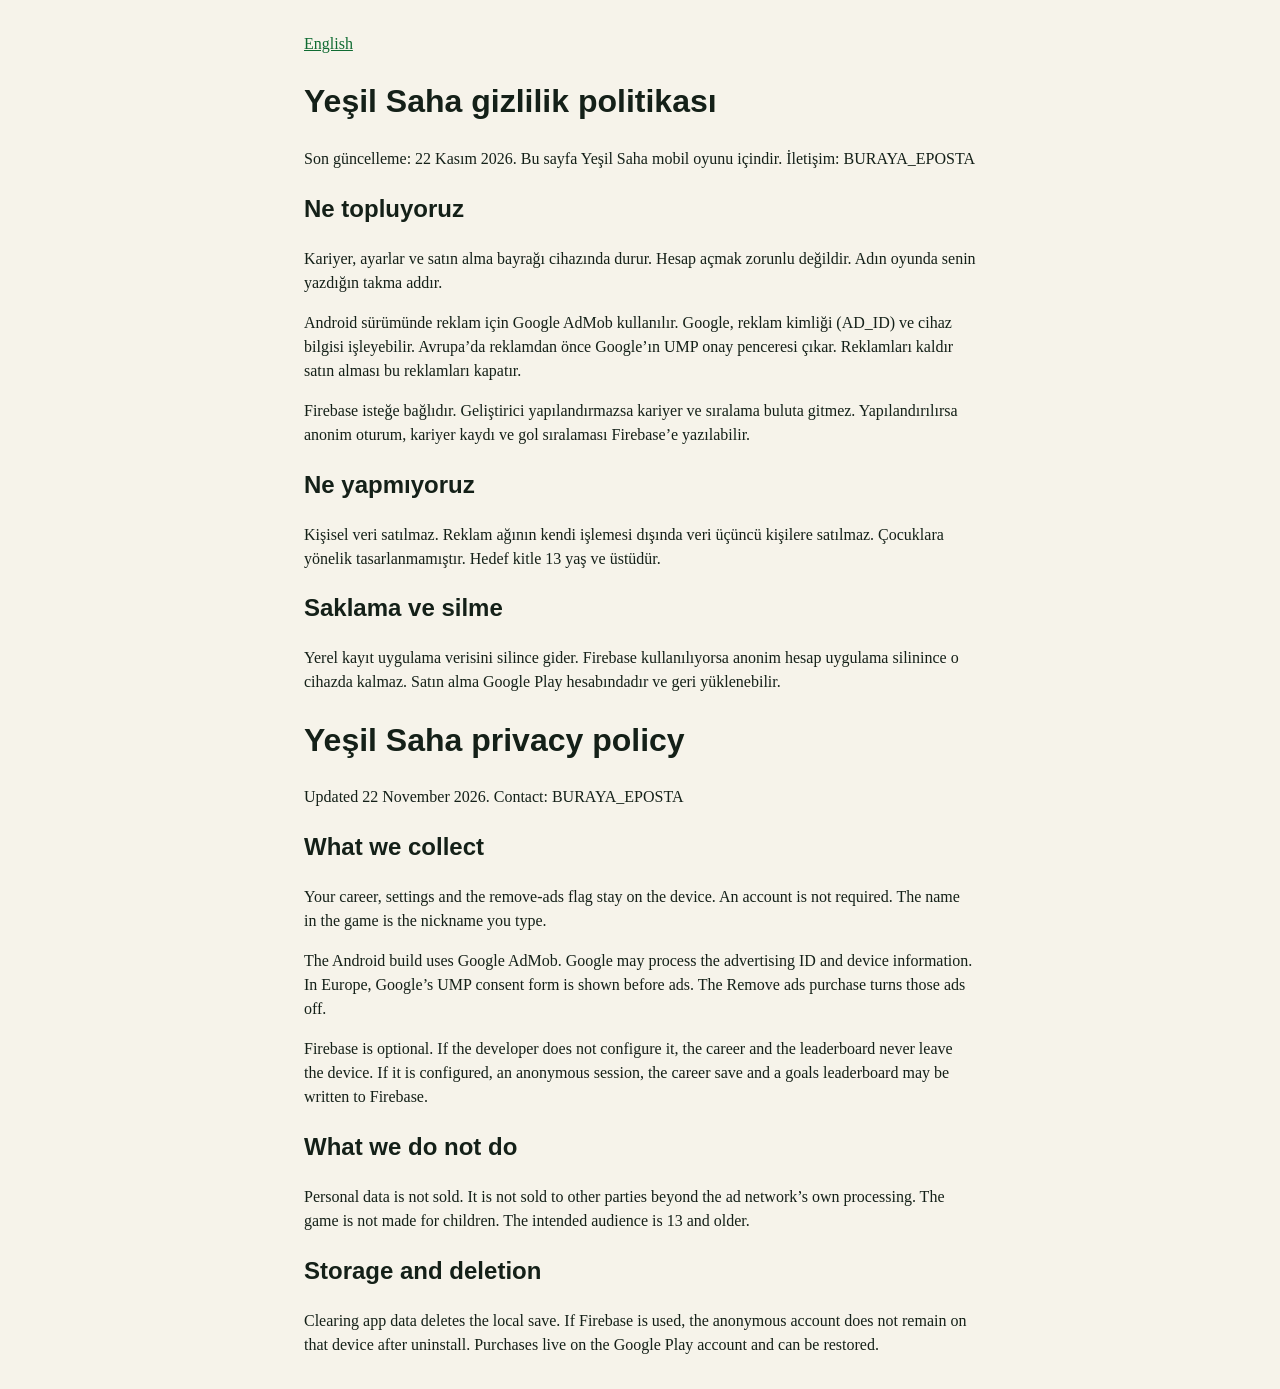
==== privacy.html @ 6ca36c8c "1.4" ====
<!DOCTYPE html>
<html lang="tr">
<head>
  <meta charset="utf-8">
  <meta name="viewport" content="width=device-width, initial-scale=1">
  <title>Yeşil Saha gizlilik / privacy</title>
  <style>
    body { font-family: Georgia, serif; max-width: 42rem; margin: 2rem auto; padding: 0 1rem; line-height: 1.5; color: #142018; background: #f6f3ea; }
    h1, h2 { font-family: "Segoe UI", sans-serif; }
    a { color: #0f6b32; }
  </style>
</head>
<body>
  <p><a href="#en">English</a></p>
  <h1>Yeşil Saha gizlilik politikası</h1>
  <p>Son güncelleme: 22 Kasım 2026. Bu sayfa Yeşil Saha mobil oyunu içindir. İletişim: BURAYA_EPOSTA</p>
  <h2>Ne topluyoruz</h2>
  <p>Kariyer, ayarlar ve satın alma bayrağı cihazında durur. Hesap açmak zorunlu değildir. Adın oyunda senin yazdığın takma addır.</p>
  <p>Android sürümünde reklam için Google AdMob kullanılır. Google, reklam kimliği (AD_ID) ve cihaz bilgisi işleyebilir. Avrupa’da reklamdan önce Google’ın UMP onay penceresi çıkar. Reklamları kaldır satın alması bu reklamları kapatır.</p>
  <p>Firebase isteğe bağlıdır. Geliştirici yapılandırmazsa kariyer ve sıralama buluta gitmez. Yapılandırılırsa anonim oturum, kariyer kaydı ve gol sıralaması Firebase’e yazılabilir.</p>
  <h2>Ne yapmıyoruz</h2>
  <p>Kişisel veri satılmaz. Reklam ağının kendi işlemesi dışında veri üçüncü kişilere satılmaz. Çocuklara yönelik tasarlanmamıştır. Hedef kitle 13 yaş ve üstüdür.</p>
  <h2>Saklama ve silme</h2>
  <p>Yerel kayıt uygulama verisini silince gider. Firebase kullanılıyorsa anonim hesap uygulama silinince o cihazda kalmaz. Satın alma Google Play hesabındadır ve geri yüklenebilir.</p>

  <h1 id="en">Yeşil Saha privacy policy</h1>
  <p>Updated 22 November 2026. Contact: BURAYA_EPOSTA</p>
  <h2>What we collect</h2>
  <p>Your career, settings and the remove-ads flag stay on the device. An account is not required. The name in the game is the nickname you type.</p>
  <p>The Android build uses Google AdMob. Google may process the advertising ID and device information. In Europe, Google’s UMP consent form is shown before ads. The Remove ads purchase turns those ads off.</p>
  <p>Firebase is optional. If the developer does not configure it, the career and the leaderboard never leave the device. If it is configured, an anonymous session, the career save and a goals leaderboard may be written to Firebase.</p>
  <h2>What we do not do</h2>
  <p>Personal data is not sold. It is not sold to other parties beyond the ad network’s own processing. The game is not made for children. The intended audience is 13 and older.</p>
  <h2>Storage and deletion</h2>
  <p>Clearing app data deletes the local save. If Firebase is used, the anonymous account does not remain on that device after uninstall. Purchases live on the Google Play account and can be restored.</p>
</body>
</html>
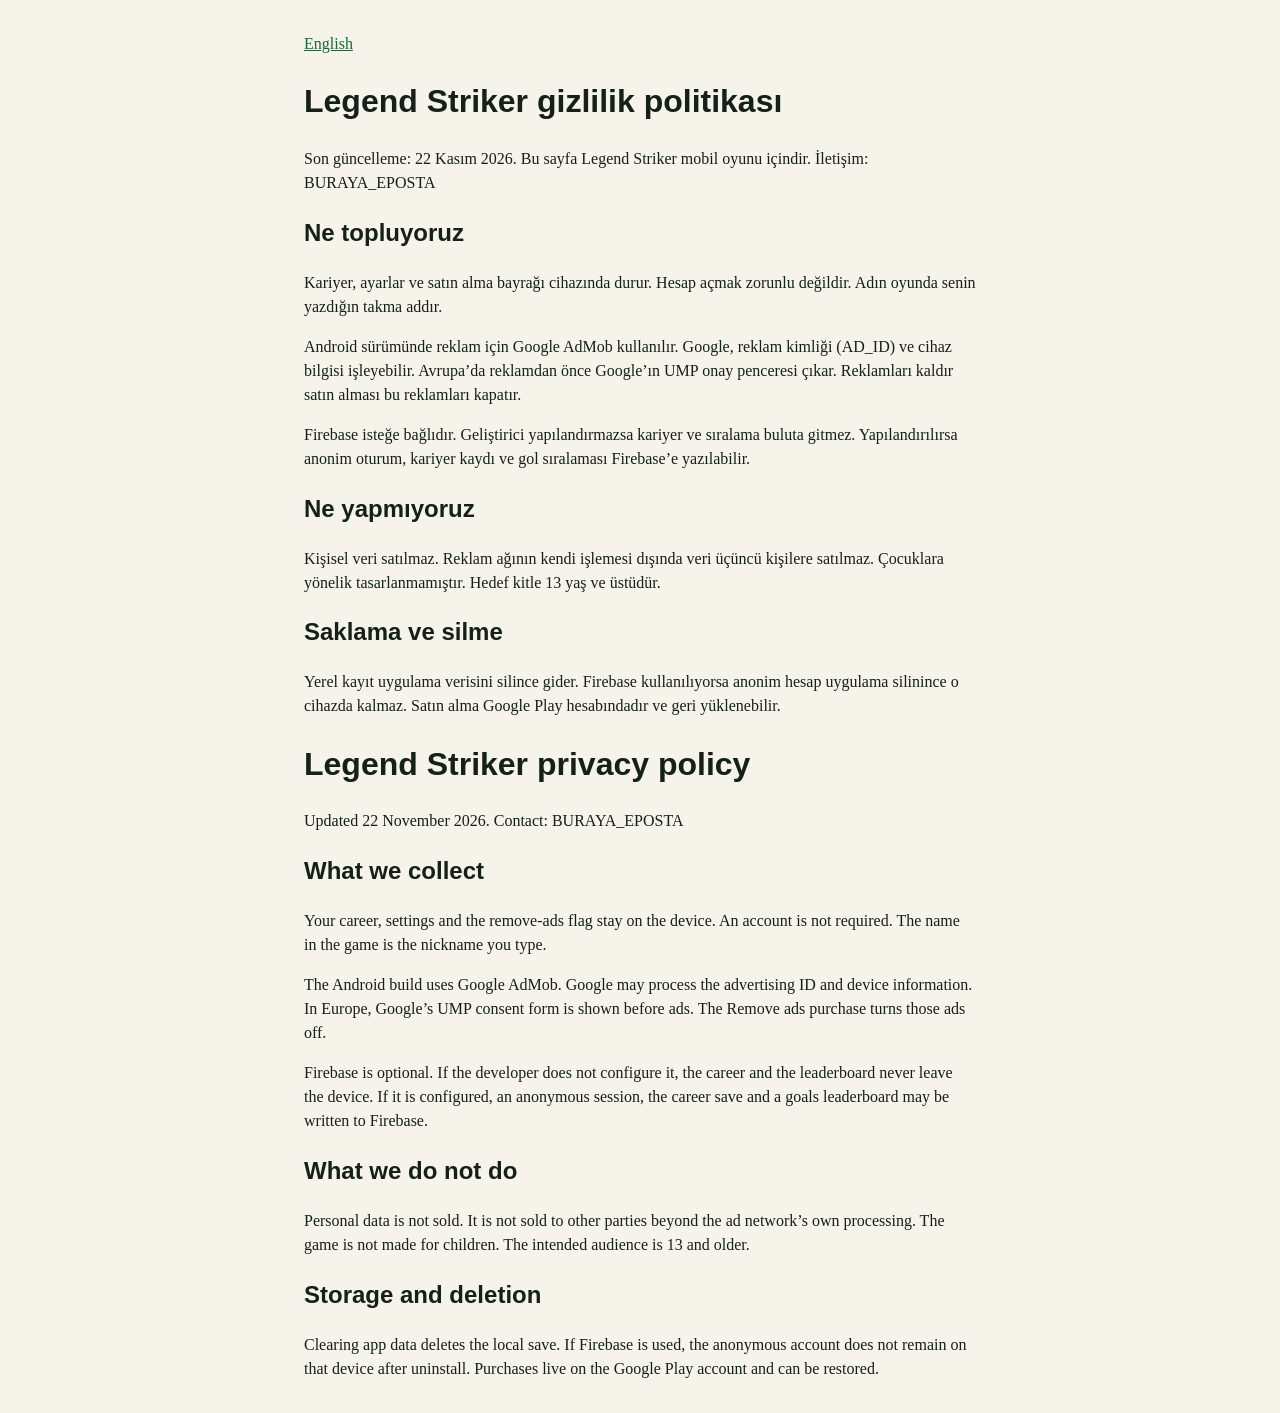
==== commit 8c63f651: "Legend Striker 1.5" ====
--- a/privacy.html
+++ b/privacy.html
@@ -3,7 +3,7 @@
 <head>
   <meta charset="utf-8">
   <meta name="viewport" content="width=device-width, initial-scale=1">
-  <title>Yeşil Saha gizlilik / privacy</title>
+  <title>Legend Striker gizlilik / privacy</title>
   <style>
     body { font-family: Georgia, serif; max-width: 42rem; margin: 2rem auto; padding: 0 1rem; line-height: 1.5; color: #142018; background: #f6f3ea; }
     h1, h2 { font-family: "Segoe UI", sans-serif; }
@@ -12,8 +12,8 @@
 </head>
 <body>
   <p><a href="#en">English</a></p>
-  <h1>Yeşil Saha gizlilik politikası</h1>
-  <p>Son güncelleme: 22 Kasım 2026. Bu sayfa Yeşil Saha mobil oyunu içindir. İletişim: BURAYA_EPOSTA</p>
+  <h1>Legend Striker gizlilik politikası</h1>
+  <p>Son güncelleme: 22 Kasım 2026. Bu sayfa Legend Striker mobil oyunu içindir. İletişim: BURAYA_EPOSTA</p>
   <h2>Ne topluyoruz</h2>
   <p>Kariyer, ayarlar ve satın alma bayrağı cihazında durur. Hesap açmak zorunlu değildir. Adın oyunda senin yazdığın takma addır.</p>
   <p>Android sürümünde reklam için Google AdMob kullanılır. Google, reklam kimliği (AD_ID) ve cihaz bilgisi işleyebilir. Avrupa’da reklamdan önce Google’ın UMP onay penceresi çıkar. Reklamları kaldır satın alması bu reklamları kapatır.</p>
@@ -23,7 +23,7 @@
   <h2>Saklama ve silme</h2>
   <p>Yerel kayıt uygulama verisini silince gider. Firebase kullanılıyorsa anonim hesap uygulama silinince o cihazda kalmaz. Satın alma Google Play hesabındadır ve geri yüklenebilir.</p>
 
-  <h1 id="en">Yeşil Saha privacy policy</h1>
+  <h1 id="en">Legend Striker privacy policy</h1>
   <p>Updated 22 November 2026. Contact: BURAYA_EPOSTA</p>
   <h2>What we collect</h2>
   <p>Your career, settings and the remove-ads flag stay on the device. An account is not required. The name in the game is the nickname you type.</p>
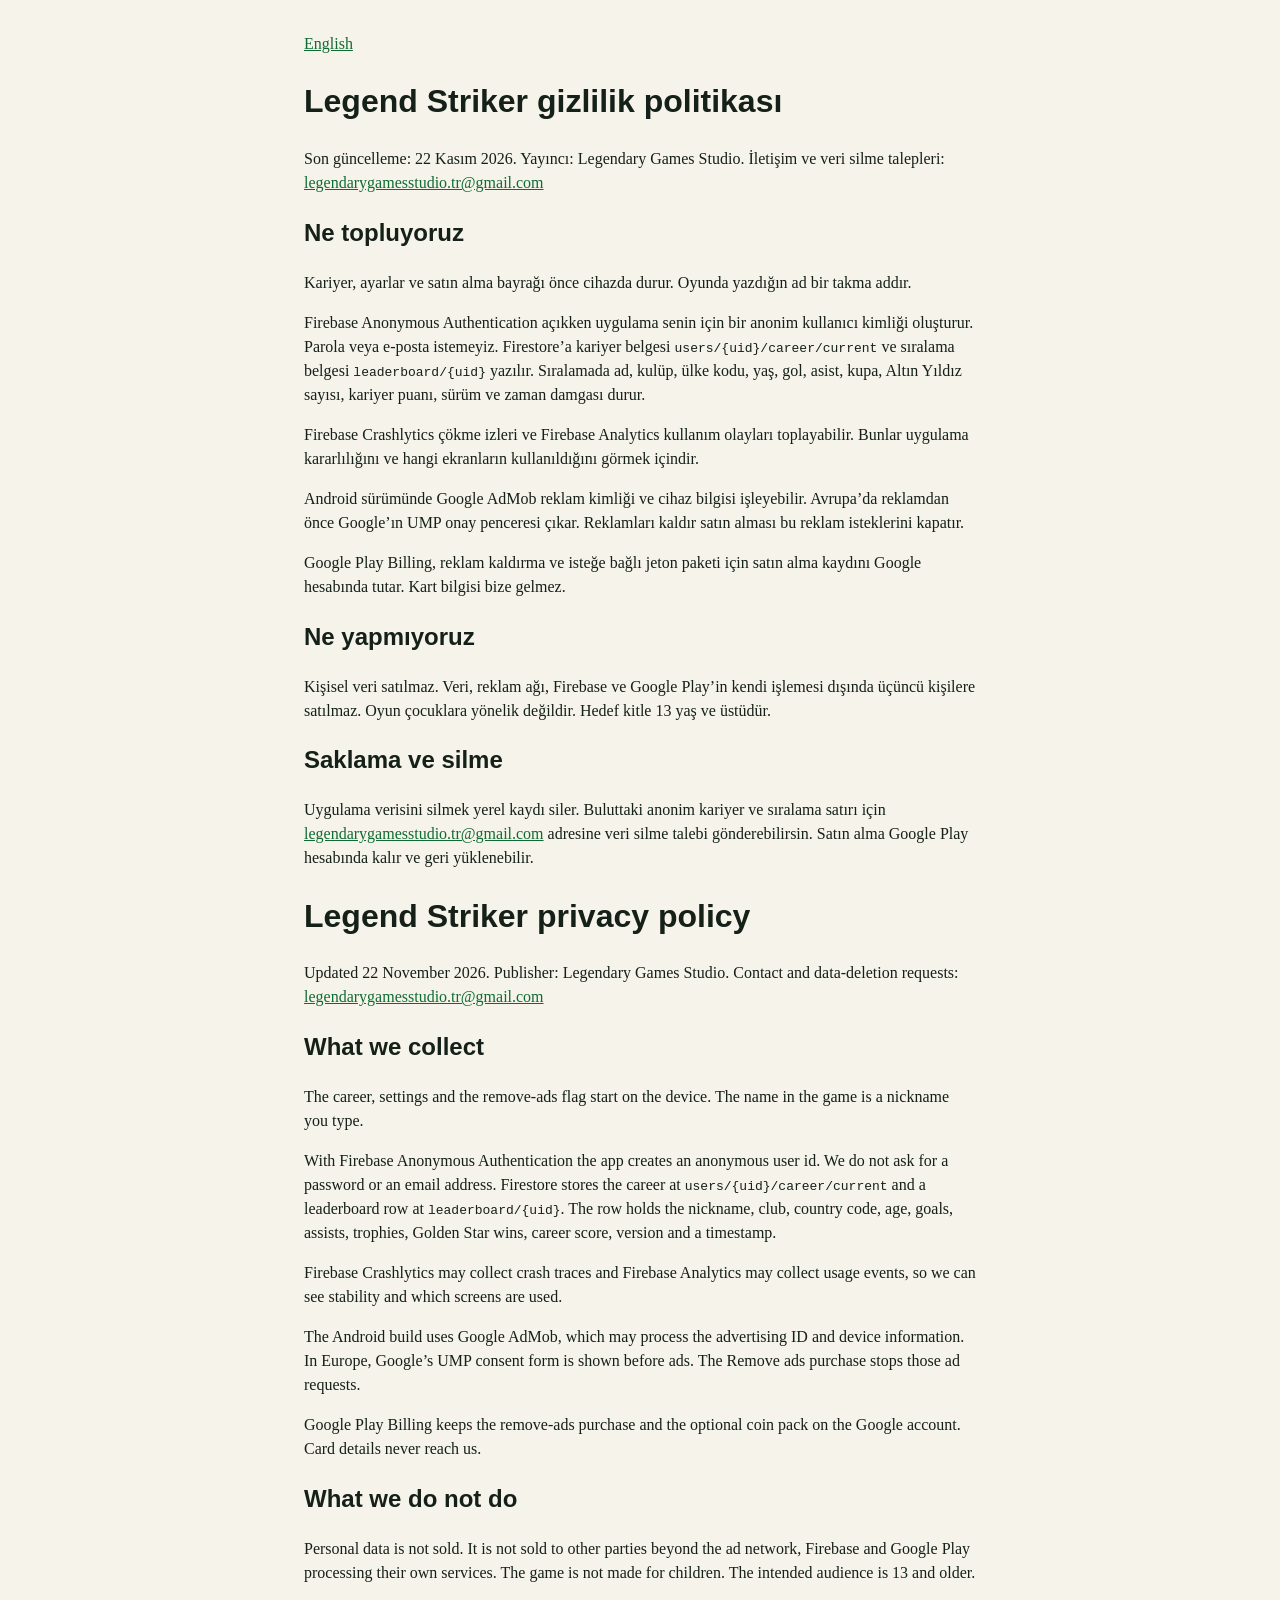
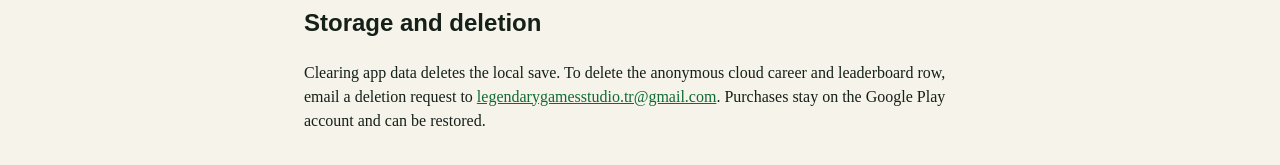
==== commit 0c14dfd4: "Legend Striker 1.8.1" ====
--- a/privacy.html
+++ b/privacy.html
@@ -13,25 +13,29 @@
 <body>
   <p><a href="#en">English</a></p>
   <h1>Legend Striker gizlilik politikası</h1>
-  <p>Son güncelleme: 22 Kasım 2026. Bu sayfa Legend Striker mobil oyunu içindir. İletişim: BURAYA_EPOSTA</p>
+  <p>Son güncelleme: 22 Kasım 2026. Yayıncı: Legendary Games Studio. İletişim ve veri silme talepleri: <a href="mailto:legendarygamesstudio.tr@gmail.com">legendarygamesstudio.tr@gmail.com</a></p>
   <h2>Ne topluyoruz</h2>
-  <p>Kariyer, ayarlar ve satın alma bayrağı cihazında durur. Hesap açmak zorunlu değildir. Adın oyunda senin yazdığın takma addır.</p>
-  <p>Android sürümünde reklam için Google AdMob kullanılır. Google, reklam kimliği (AD_ID) ve cihaz bilgisi işleyebilir. Avrupa’da reklamdan önce Google’ın UMP onay penceresi çıkar. Reklamları kaldır satın alması bu reklamları kapatır.</p>
-  <p>Firebase isteğe bağlıdır. Geliştirici yapılandırmazsa kariyer ve sıralama buluta gitmez. Yapılandırılırsa anonim oturum, kariyer kaydı ve gol sıralaması Firebase’e yazılabilir.</p>
+  <p>Kariyer, ayarlar ve satın alma bayrağı önce cihazda durur. Oyunda yazdığın ad bir takma addır.</p>
+  <p>Firebase Anonymous Authentication açıkken uygulama senin için bir anonim kullanıcı kimliği oluşturur. Parola veya e-posta istemeyiz. Firestore’a kariyer belgesi <code>users/{uid}/career/current</code> ve sıralama belgesi <code>leaderboard/{uid}</code> yazılır. Sıralamada ad, kulüp, ülke kodu, yaş, gol, asist, kupa, Altın Yıldız sayısı, kariyer puanı, sürüm ve zaman damgası durur.</p>
+  <p>Firebase Crashlytics çökme izleri ve Firebase Analytics kullanım olayları toplayabilir. Bunlar uygulama kararlılığını ve hangi ekranların kullanıldığını görmek içindir.</p>
+  <p>Android sürümünde Google AdMob reklam kimliği ve cihaz bilgisi işleyebilir. Avrupa’da reklamdan önce Google’ın UMP onay penceresi çıkar. Reklamları kaldır satın alması bu reklam isteklerini kapatır.</p>
+  <p>Google Play Billing, reklam kaldırma ve isteğe bağlı jeton paketi için satın alma kaydını Google hesabında tutar. Kart bilgisi bize gelmez.</p>
   <h2>Ne yapmıyoruz</h2>
-  <p>Kişisel veri satılmaz. Reklam ağının kendi işlemesi dışında veri üçüncü kişilere satılmaz. Çocuklara yönelik tasarlanmamıştır. Hedef kitle 13 yaş ve üstüdür.</p>
+  <p>Kişisel veri satılmaz. Veri, reklam ağı, Firebase ve Google Play’in kendi işlemesi dışında üçüncü kişilere satılmaz. Oyun çocuklara yönelik değildir. Hedef kitle 13 yaş ve üstüdür.</p>
   <h2>Saklama ve silme</h2>
-  <p>Yerel kayıt uygulama verisini silince gider. Firebase kullanılıyorsa anonim hesap uygulama silinince o cihazda kalmaz. Satın alma Google Play hesabındadır ve geri yüklenebilir.</p>
+  <p>Uygulama verisini silmek yerel kaydı siler. Buluttaki anonim kariyer ve sıralama satırı için <a href="mailto:legendarygamesstudio.tr@gmail.com">legendarygamesstudio.tr@gmail.com</a> adresine veri silme talebi gönderebilirsin. Satın alma Google Play hesabında kalır ve geri yüklenebilir.</p>
 
   <h1 id="en">Legend Striker privacy policy</h1>
-  <p>Updated 22 November 2026. Contact: BURAYA_EPOSTA</p>
+  <p>Updated 22 November 2026. Publisher: Legendary Games Studio. Contact and data-deletion requests: <a href="mailto:legendarygamesstudio.tr@gmail.com">legendarygamesstudio.tr@gmail.com</a></p>
   <h2>What we collect</h2>
-  <p>Your career, settings and the remove-ads flag stay on the device. An account is not required. The name in the game is the nickname you type.</p>
-  <p>The Android build uses Google AdMob. Google may process the advertising ID and device information. In Europe, Google’s UMP consent form is shown before ads. The Remove ads purchase turns those ads off.</p>
-  <p>Firebase is optional. If the developer does not configure it, the career and the leaderboard never leave the device. If it is configured, an anonymous session, the career save and a goals leaderboard may be written to Firebase.</p>
+  <p>The career, settings and the remove-ads flag start on the device. The name in the game is a nickname you type.</p>
+  <p>With Firebase Anonymous Authentication the app creates an anonymous user id. We do not ask for a password or an email address. Firestore stores the career at <code>users/{uid}/career/current</code> and a leaderboard row at <code>leaderboard/{uid}</code>. The row holds the nickname, club, country code, age, goals, assists, trophies, Golden Star wins, career score, version and a timestamp.</p>
+  <p>Firebase Crashlytics may collect crash traces and Firebase Analytics may collect usage events, so we can see stability and which screens are used.</p>
+  <p>The Android build uses Google AdMob, which may process the advertising ID and device information. In Europe, Google’s UMP consent form is shown before ads. The Remove ads purchase stops those ad requests.</p>
+  <p>Google Play Billing keeps the remove-ads purchase and the optional coin pack on the Google account. Card details never reach us.</p>
   <h2>What we do not do</h2>
-  <p>Personal data is not sold. It is not sold to other parties beyond the ad network’s own processing. The game is not made for children. The intended audience is 13 and older.</p>
+  <p>Personal data is not sold. It is not sold to other parties beyond the ad network, Firebase and Google Play processing their own services. The game is not made for children. The intended audience is 13 and older.</p>
   <h2>Storage and deletion</h2>
-  <p>Clearing app data deletes the local save. If Firebase is used, the anonymous account does not remain on that device after uninstall. Purchases live on the Google Play account and can be restored.</p>
+  <p>Clearing app data deletes the local save. To delete the anonymous cloud career and leaderboard row, email a deletion request to <a href="mailto:legendarygamesstudio.tr@gmail.com">legendarygamesstudio.tr@gmail.com</a>. Purchases stay on the Google Play account and can be restored.</p>
 </body>
 </html>
